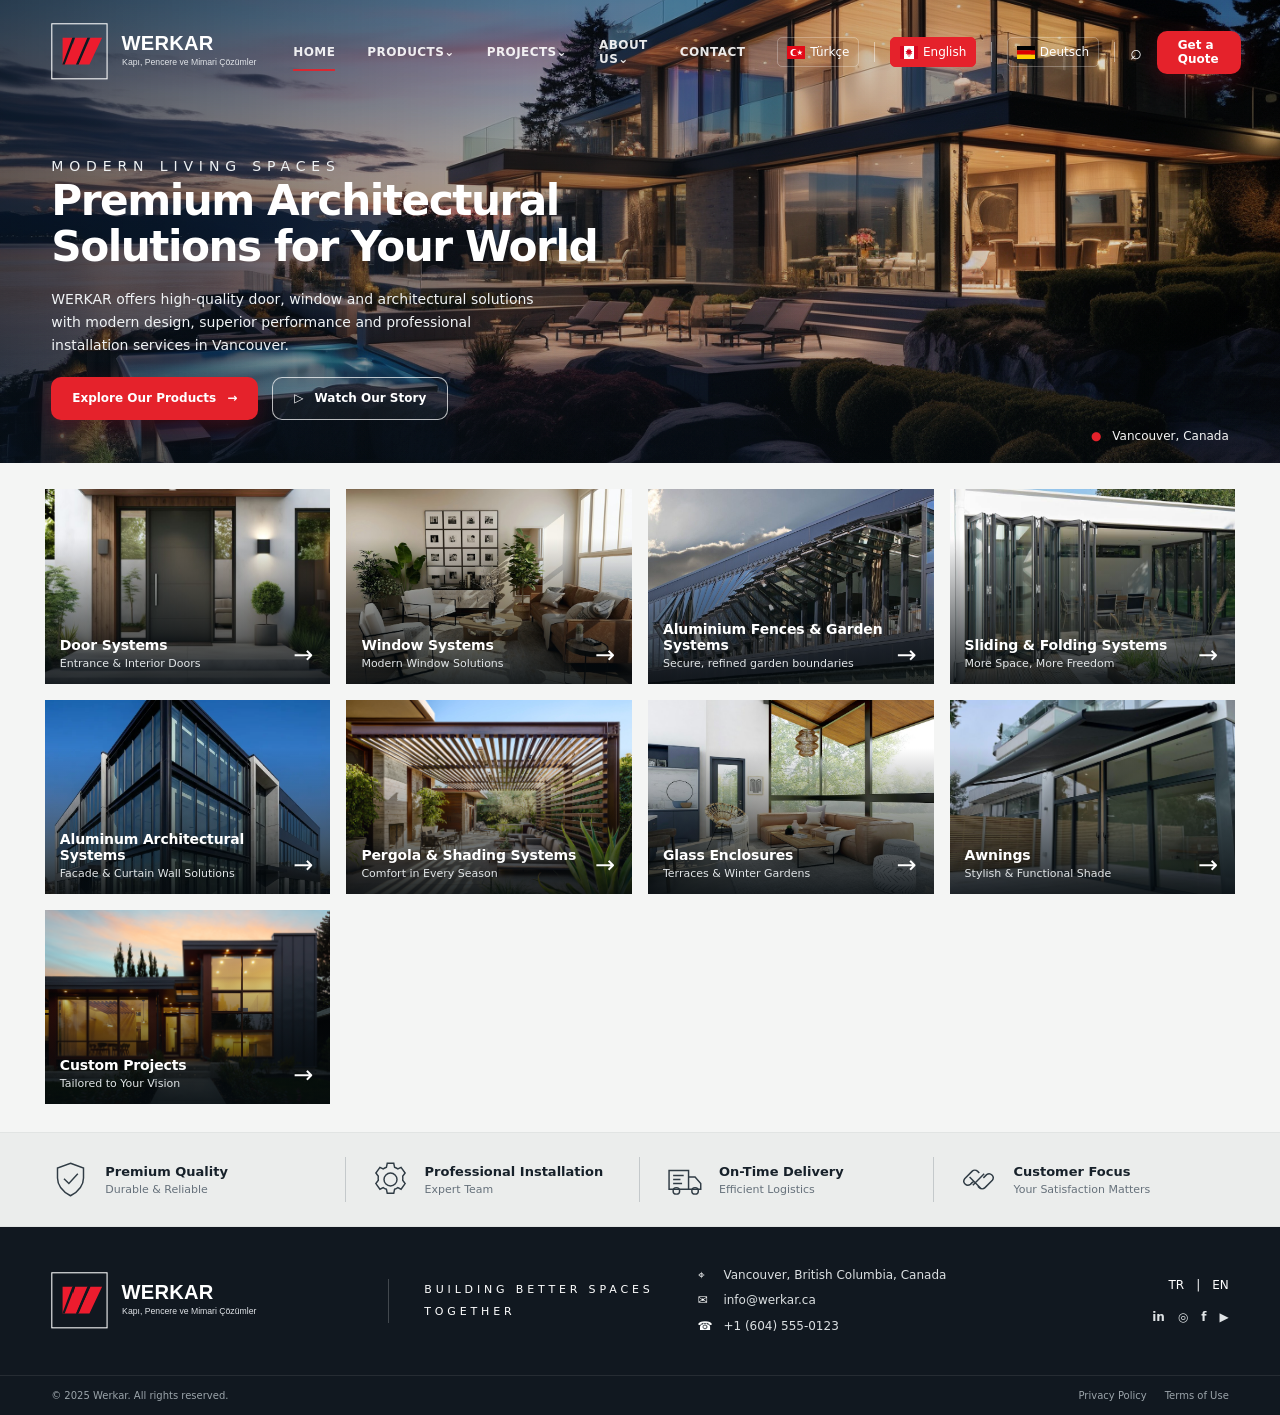
==== index.html @ 25937cb2 "Initial static website release" ====
<!doctype html>
<html lang="en">
<head>
  <meta charset="utf-8">
  <meta name="viewport" content="width=device-width, initial-scale=1">
  <meta name="theme-color" content="#101820">
  <meta name="description" content="WERKAR offers high-quality doors, windows and architectural solutions with modern design and professional installation.">
  <title>WERKAR | Doors, Windows &amp; Architectural Solutions</title>
  <style>
    :root{--ink:#17212a;--muted:#66717b;--red:#e5222b;--paper:#f4f5f4;--night:#111820;--white:#fff;--max:1440px}
    *{box-sizing:border-box}html{scroll-behavior:smooth}body{margin:0;background:var(--paper);color:var(--ink);font-family:Inter,ui-sans-serif,system-ui,-apple-system,"Segoe UI",Arial,sans-serif}a{color:inherit;text-decoration:none}button{font:inherit}
    .hero{min-height:450px;height:36.2vw;max-height:560px;position:relative;color:white;background:linear-gradient(90deg,rgba(8,19,29,.61) 0%,rgba(8,19,29,.29) 45%,rgba(8,19,29,.08) 100%),linear-gradient(0deg,rgba(8,19,29,.2),transparent 35%),url('images/site/remote-05.png') center 50%/cover}
    .nav{height:104px;max-width:var(--max);margin:auto;padding:0 4%;display:flex;align-items:center;justify-content:space-between;gap:32px;position:relative;z-index:2}
    .brand{display:flex;align-items:center;gap:12px;min-width:210px}.brand-mark{height:52px;width:54px;border:1px solid #ffffff80;display:grid;place-items:center;font-size:40px;font-weight:850;line-height:1;color:var(--red);font-style:italic;letter-spacing:-8px;padding-right:7px;text-shadow:1px 0 white}.brand-name{font-size:23px;font-weight:850;letter-spacing:1px;line-height:1}.brand small{display:block;font-size:9px;letter-spacing:.3px;font-weight:400;margin-top:4px;opacity:.8}
    .nav-links{display:flex;align-items:center;gap:32px;font-size:12px;font-weight:650;letter-spacing:.035em}.nav-links a{opacity:.9;transition:opacity .2s}.nav-links a:hover{opacity:1}.nav-links .active{position:relative}.nav-links .active:after{content:"";position:absolute;height:2px;background:var(--red);bottom:-12px;left:0;right:0}.nav-tools{display:flex;align-items:center;gap:15px;font-size:12px}.lang{display:flex;align-items:center;gap:5px}.divider{height:20px;width:1px;background:#ffffff75}.search{font-size:20px}.menu-toggle{display:none;color:white;background:none;border:0;font-size:25px;cursor:pointer}
    .hero-copy{max-width:var(--max);margin:0 auto;padding:clamp(48px,4vw,68px) 4% 55px}.eyebrow{font-size:11px;letter-spacing:.42em;text-transform:uppercase;margin:0 0 12px;color:#e7e9eb}.hero h1{font-size:clamp(38px,3.3vw,50px);line-height:1.08;letter-spacing:-.035em;max-width:650px;margin:0 0 18px;font-weight:750}.hero-copy p{max-width:490px;font-size:14px;line-height:1.65;color:#eff2f4;margin:0}.actions{display:flex;gap:14px;margin-top:20px;flex-wrap:wrap}.button{display:inline-flex;align-items:center;justify-content:center;gap:11px;min-height:43px;padding:0 21px;border-radius:10px;font-weight:700;font-size:12px;transition:transform .2s,background .2s}.button:hover{transform:translateY(-2px)}.button.primary{background:var(--red);color:white;box-shadow:0 8px 22px #c4142440}.button.ghost{border:1px solid #ffffffb5;color:white;background:#ffffff0b}.location{position:absolute;right:4%;bottom:20px;font-size:12px;color:#f5f6f6}.location span{color:var(--red);margin-right:7px}
    .section{max-width:var(--max);margin:auto;padding:26px 3.5% 28px}.category-grid{display:grid;grid-template-columns:repeat(4,1fr);gap:16px}.category{height:auto;aspect-ratio:1.47;position:relative;overflow:hidden;color:white;background:#26333d}.category img{height:100%;width:100%;object-fit:cover;transition:transform .5s}.category:hover img{transform:scale(1.055)}.category:after{content:"";position:absolute;inset:25% 0 0;background:linear-gradient(transparent,rgba(4,10,14,.88))}.category-copy{position:absolute;z-index:1;bottom:14px;left:15px;right:17px}.category h2{font-size:14px;margin:0 0 4px;letter-spacing:-.01em}.category p{font-size:11px;margin:0;color:#e1e5e7}.arrow{position:absolute;right:0;bottom:1px;font-size:24px;font-weight:300}
    .values{background:#ebedec;border-top:1px solid #e1e4e3;border-bottom:1px solid #e1e4e3}.value-inner{max-width:var(--max);margin:auto;padding:24px 4%;display:grid;grid-template-columns:repeat(4,1fr)}.value{display:flex;align-items:center;gap:15px;padding:3px 25px;border-right:1px solid #c4c9cb}.value:first-child{padding-left:0}.value:last-child{border:0}.value-icon{width:39px;height:39px;flex:none;color:#303c45}.value b{display:block;font-size:13px;margin-bottom:4px}.value span{display:block;color:var(--muted);font-size:11px}
    footer{background:var(--night);color:white}.footer-main{max-width:var(--max);margin:auto;padding:36px 4%;display:grid;grid-template-columns:1.1fr 1fr 1.15fr .65fr;gap:32px;align-items:center}.footer-tag{border-left:1px solid #ffffff35;padding-left:35px;font-size:11px;letter-spacing:.35em;line-height:2}.contact{font-size:12px;color:#dce0e2;line-height:2.1}.contact span{display:inline-block;width:22px;color:#fff}.social{text-align:right;font-size:12px;line-height:2}.social-links{display:flex;justify-content:flex-end;gap:13px;margin-top:8px;font-weight:700}.social-links a{color:#dfe3e5}.footer-bottom{border-top:1px solid #ffffff16;max-width:var(--max);margin:auto;padding:14px 4%;display:flex;justify-content:space-between;color:#9ba4aa;font-size:10px}.footer-bottom a{margin-left:18px}
    @media(max-width:1000px){.nav-links{gap:18px}.nav-tools{gap:9px}.brand{min-width:auto}.brand-mark{width:46px;height:46px;font-size:35px}.brand-name{font-size:20px}.category{height:190px}.footer-main{grid-template-columns:1fr 1fr}.footer-tag{border:0;padding-left:0}}
    @media(max-width:720px){.hero{height:auto;min-height:690px;background-position:58% center}.nav{height:82px;padding:0 5%}.menu-toggle{display:block;order:3}.nav-links{display:none;position:absolute;top:74px;left:5%;right:5%;padding:20px;background:#111820f5;border:1px solid #ffffff20;border-radius:10px;align-items:flex-start;flex-direction:column;gap:18px}.nav-links.open{display:flex}.nav-links .active:after{display:none}.nav-tools{margin-left:auto}.nav-tools .search,.nav-tools .divider{display:none}.brand-mark{width:40px;height:40px;font-size:30px}.brand-name{font-size:17px}.brand small{font-size:8px}.hero-copy{padding:120px 6% 90px}.hero h1{font-size:clamp(39px,11vw,58px)}.hero-copy p{font-size:15px}.location{left:6%;right:auto}.section{padding:18px 5% 24px}.category-grid{grid-template-columns:repeat(2,1fr);gap:10px}.category{height:190px}.category-copy{left:12px;bottom:13px}.category h2{font-size:14px}.category p{font-size:11px;max-width:85%}.value-inner{grid-template-columns:repeat(2,1fr);padding:10px 5%}.value{padding:16px 8px;border-right:0;border-bottom:1px solid #c4c9cb;gap:10px}.value:nth-child(odd){border-right:1px solid #c4c9cb}.value:nth-last-child(-n+2){border-bottom:0}.value-icon{width:32px;height:32px}.value b{font-size:11px}.value span{font-size:10px}.footer-main{padding:30px 6%;grid-template-columns:1fr 1fr;gap:25px 16px}.footer-main .brand{grid-column:1/-1}.footer-tag{font-size:9px;letter-spacing:.25em}.contact{font-size:11px}.social{text-align:left}.social-links{justify-content:flex-start}.footer-bottom{padding:14px 6%;gap:12px;line-height:1.6}.footer-bottom a{margin-left:8px}}
    @media(max-width:390px){.nav-tools{gap:6px}.nav-tools .lang{font-size:10px}.actions .button{width:100%}.category{height:165px}.category h2{font-size:13px}.footer-main{grid-template-columns:1fr}.footer-main .brand{grid-column:auto}.footer-tag{padding:0}.social{text-align:left}}
  .site-logo{display:block;width:280px;height:auto;max-height:64px;object-fit:contain}@media(max-width:720px){.site-logo{width:225px;max-height:52px}}.nav-tools .lang{padding:7px 9px;border:1px solid #ffffff45;border-radius:5px;color:#fff;text-decoration:none}.nav-tools .lang.active{background:var(--red);border-color:var(--red);color:#fff}@media(max-width:720px){.nav-tools .lang{padding:5px 6px}}.language-flag{width:18px;height:13px;object-fit:cover;display:inline-block;vertical-align:middle;flex:none}
</style>
</head>
<body>
  <header class="hero" id="top">
    <nav class="nav" aria-label="Ana navigasyon">
      <a class="brand" href="#top" aria-label="Werkar ana sayfa"><img class="site-logo" src="images/brand/werkar-logo-koyu-yatay.svg" alt="WERKAR — Kapı, Pencere ve Mimari Çözümler"></a>
      <div class="nav-links" id="navLinks"><a class="active" href="#top">HOME</a><a href="products.html">PRODUCTS⌄</a><a href="projects.html">PROJECTS⌄</a><a href="about.html">ABOUT US⌄</a><a href="contact.html">CONTACT</a></div>
      <div class="nav-tools"><a class="lang" href="1-index.html" aria-label="Türkçe"><img class="language-flag" src="images/flags/turkey.svg" alt=""> Türkçe</a><span class="divider"></span><a class="lang active" href="index.html" aria-label="English"><img class="language-flag" src="images/flags/canada.svg" alt=""> English</a><span class="divider"></span><a class="lang" href="de-index.html" aria-label="Deutsch"><img class="language-flag" src="images/flags/germany.svg" alt=""> Deutsch</a><span class="divider"></span><a class="search" href="#urunler" aria-label="Search">⌕</a><a class="button primary" href="contact.html">Get a Quote</a></div>
      <button class="menu-toggle" aria-label="Menüyü aç" aria-expanded="false" aria-controls="navLinks">☰</button>
    </nav>
    <div class="hero-copy"><p class="eyebrow">Modern living spaces</p><h1>Premium Architectural<br>Solutions for Your World</h1><p>WERKAR offers high-quality door, window and architectural solutions with modern design, superior performance and professional installation services in Vancouver.</p><div class="actions"><a class="button primary" href="products.html">Explore Our Products <span>→</span></a><a class="button ghost" href="about.html"><span>▷</span> Watch Our Story</a></div></div>
    <div class="location"><span>●</span> Vancouver, Canada</div>
  </header>
  <main>
    <section class="section" id="urunler" aria-label="Ürün kategorileri"><div class="category-grid">
      <a class="category" href="product-detail.html?product=doors"><img loading="lazy" src="images/site/remote-04.jpg" alt="Modern black front entrance door with sidelights"><div class="category-copy"><h2>Door Systems</h2><p>Entrance &amp; Interior Doors</p><span class="arrow">→</span></div></a>
      <a class="category" href="product-detail.html?product=windows"><img loading="lazy" src="images/site/remote-17.jpg" alt="Bright living room with large panoramic windows"><div class="category-copy"><h2>Window Systems</h2><p>Modern Window Solutions</p><span class="arrow">→</span></div></a>
      <a class="category" href="product-detail.html?product=aluminium-fences-garden"><img loading="lazy" src="images/projects/11-aluminyum-cit-ve-bahce-sistemleri/saray-aluminyum-mimari-sistemler-1024x683.jpg" alt="Contemporary aluminium fence and garden boundary system"><div class="category-copy"><h2>Aluminium Fences &amp; Garden Systems</h2><p>Secure, refined garden boundaries</p><span class="arrow">→</span></div></a>
      <a class="category" href="product-detail.html?product=sliding-folding"><img loading="lazy" src="images/site/remote-40.jpg" alt="Modern glass folding doors opening to a patio"><div class="category-copy"><h2>Sliding &amp; Folding Systems</h2><p>More Space, More Freedom</p><span class="arrow">→</span></div></a>
      <a class="category" href="product-detail.html?product=facades"><img loading="lazy" src="images/site/remote-03.webp" alt="Contemporary aluminum and glass commercial facade"><div class="category-copy"><h2>Aluminum Architectural Systems</h2><p>Facade &amp; Curtain Wall Solutions</p><span class="arrow">→</span></div></a>
      <a class="category" href="product-detail.html?product=bioclimatic-pergolas"><img loading="lazy" src="images/site/remote-38.jpg" alt="Outdoor lounge under a modern slatted pergola"><div class="category-copy"><h2>Pergola &amp; Shading Systems</h2><p>Comfort in Every Season</p><span class="arrow">→</span></div></a>
      <a class="category" href="product-detail.html?product=winter-gardens"><img loading="lazy" src="images/site/remote-19.jpg" alt="Modern living space enclosed by floor-to-ceiling glass"><div class="category-copy"><h2>Glass Enclosures</h2><p>Terraces &amp; Winter Gardens</p><span class="arrow">→</span></div></a>
      <a class="category" href="product-detail.html?product=awnings"><img loading="lazy" src="images/site/remote-36.jpg" alt="Modern home exterior with extended retractable awning"><div class="category-copy"><h2>Awnings</h2><p>Stylish &amp; Functional Shade</p><span class="arrow">→</span></div></a>
      <a class="category" id="projeler" href="product-detail.html?product=renovation-custom"><img loading="lazy" src="images/site/remote-01.jpg" alt="Custom contemporary home exterior at dusk"><div class="category-copy"><h2>Custom Projects</h2><p>Tailored to Your Vision</p><span class="arrow">→</span></div></a>
      
    </div></section>
    <section class="values" id="hakkimizda" aria-label="Werkar değerleri"><div class="value-inner">
      <div class="value"><svg class="value-icon" viewBox="0 0 48 48" fill="none" stroke="currentColor" stroke-width="1.8"><path d="M24 4 40 10v12c0 10-7 17-16 22C15 39 8 32 8 22V10l16-6Z"/><path d="m16 23 6 6 11-12"/></svg><div><b>Premium Quality</b><span>Durable &amp; Reliable</span></div></div>
      <div class="value"><svg class="value-icon" viewBox="0 0 48 48" fill="none" stroke="currentColor" stroke-width="1.8"><circle cx="24" cy="24" r="8"/><path d="M20 4h8l1 5a16 16 0 0 1 4 2l4-2 5 7-3 4a16 16 0 0 1 0 5l3 4-5 7-4-2a16 16 0 0 1-4 2l-1 5h-8l-1-5a16 16 0 0 1-4-2l-4 2-5-7 3-4a16 16 0 0 1 0-5l-3-4 5-7 4 2a16 16 0 0 1 4-2l1-5Z"/></svg><div><b>Professional Installation</b><span>Expert Team</span></div></div>
      <div class="value"><svg class="value-icon" viewBox="0 0 48 48" fill="none" stroke="currentColor" stroke-width="1.8"><path d="M5 13h24v23H5zM29 21h8l7 8v7H29z"/><circle cx="14" cy="38" r="4"/><circle cx="37" cy="38" r="4"/><path d="M10 19h13M10 24h9M10 29h11"/></svg><div><b>On-Time Delivery</b><span>Efficient Logistics</span></div></div>
      <div class="value"><svg class="value-icon" viewBox="0 0 48 48" fill="none" stroke="currentColor" stroke-width="1.8"><path d="m18 26-4 4a5 5 0 0 1-7-7l9-9a5 5 0 0 1 7 0l2 2M30 22l4-4a5 5 0 0 1 7 7l-9 9a5 5 0 0 1-7 0l-2-2M17 31l14-14M13 21l14 14"/></svg><div><b>Customer Focus</b><span>Your Satisfaction Matters</span></div></div>
    </div></section>
  </main>
  <footer id="iletisim"><div class="footer-main"><a class="brand" href="#top"><img class="site-logo" src="images/brand/werkar-logo-koyu-yatay.svg" alt="WERKAR — Doors, Windows &amp; Architectural Solutions"></a><div class="footer-tag">BUILDING BETTER SPACES<br>TOGETHER</div><div class="contact"><div><span>⌖</span> Vancouver, British Columbia, Canada</div><div><span>✉</span> info@werkar.ca</div><div><span>☎</span> +1 (604) 555-0123</div></div><div class="social">TR　|　EN<div class="social-links"><a href="contact.html" aria-label="LinkedIn">in</a><a href="contact.html" aria-label="Instagram">◎</a><a href="contact.html" aria-label="Facebook">f</a><a href="contact.html" aria-label="YouTube">▶</a></div></div></div><div class="footer-bottom"><span>© 2025 Werkar. All rights reserved.</span><span><a href="contact.html">Privacy Policy</a><a href="contact.html">Terms of Use</a></span></div></footer>
  <script>
    const toggle=document.querySelector('.menu-toggle');const nav=document.querySelector('#navLinks');toggle.addEventListener('click',()=>{const open=nav.classList.toggle('open');toggle.setAttribute('aria-expanded',String(open));toggle.setAttribute('aria-label',open?'Menüyü kapat':'Menüyü aç')});nav.querySelectorAll('a').forEach(link=>link.addEventListener('click',()=>{nav.classList.remove('open');toggle.setAttribute('aria-expanded','false')}));
  </script>
<script>try{if(!localStorage.getItem('werkarLang'))localStorage.setItem('werkarLang','en');document.querySelectorAll('.nav-tools a.lang').forEach((a,i)=>a.addEventListener('click',()=>localStorage.setItem('werkarLang',i===0?'tr':'en')))}catch(e){}</script><script src="js/language-session.js"></script>
</body>
</html>
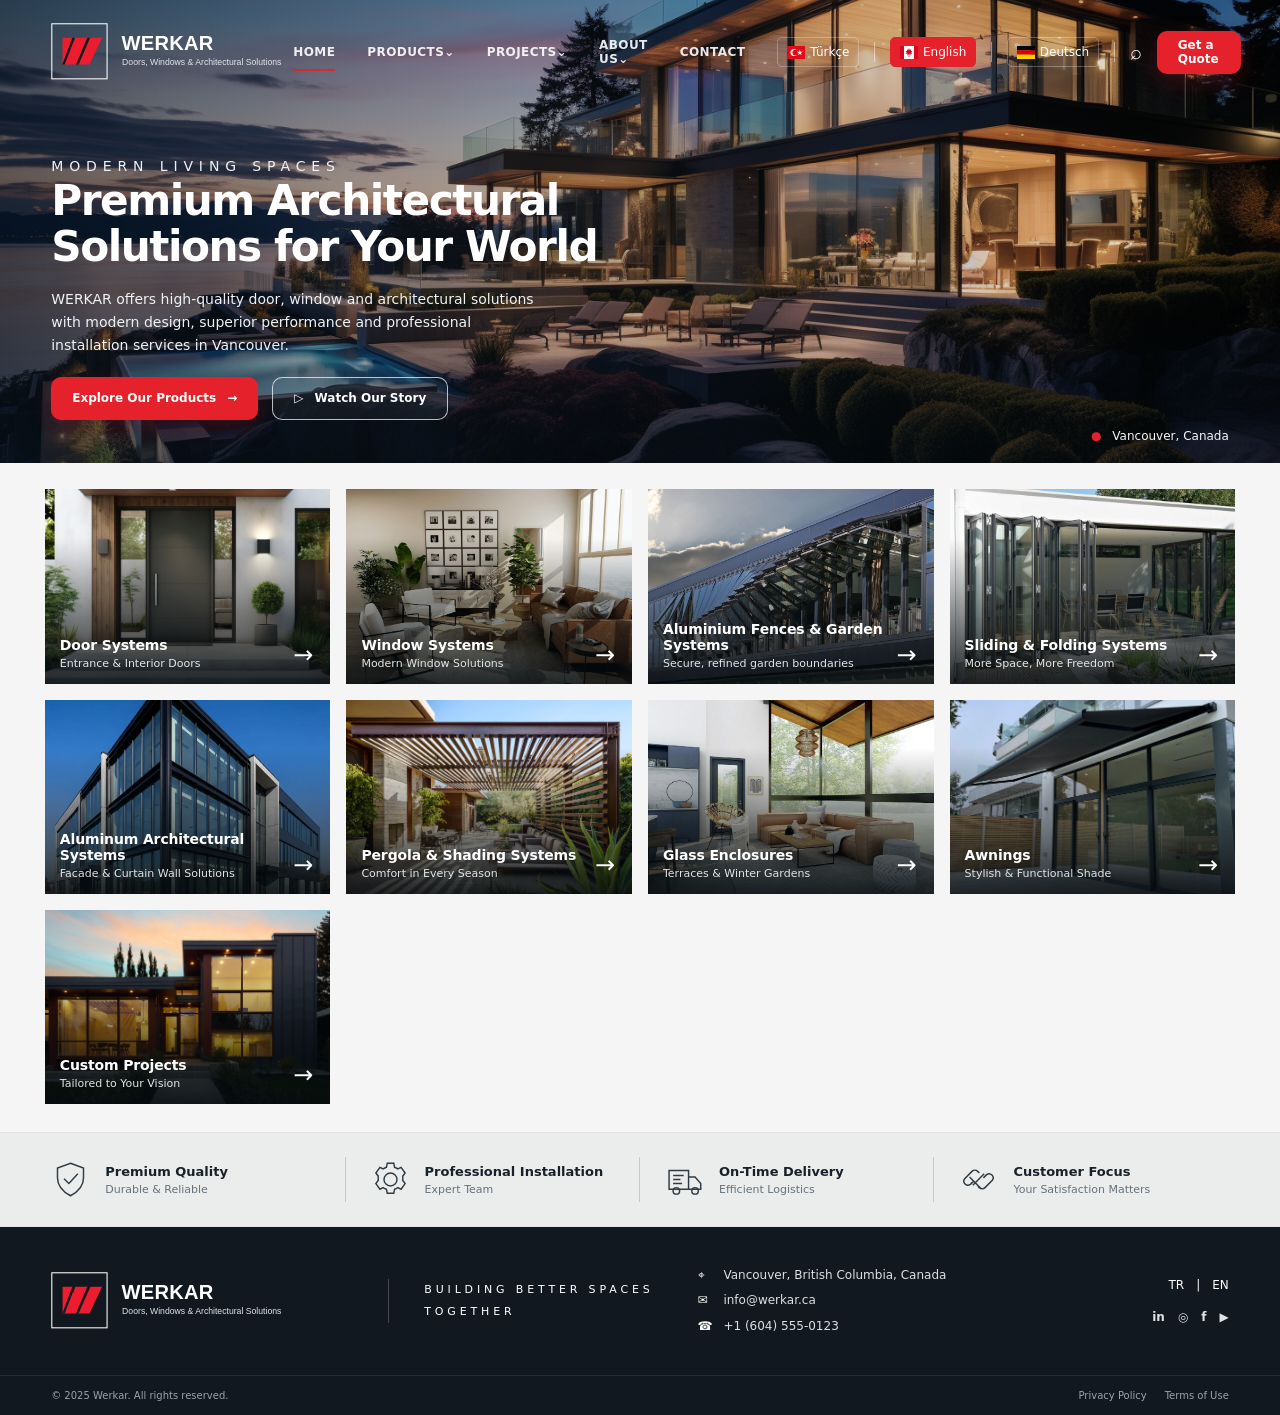
==== commit 534dfd4c: "Fix language persistence and localized logo tagline" ====
--- a/index.html
+++ b/index.html
@@ -59,5 +59,5 @@
     const toggle=document.querySelector('.menu-toggle');const nav=document.querySelector('#navLinks');toggle.addEventListener('click',()=>{const open=nav.classList.toggle('open');toggle.setAttribute('aria-expanded',String(open));toggle.setAttribute('aria-label',open?'Menüyü kapat':'Menüyü aç')});nav.querySelectorAll('a').forEach(link=>link.addEventListener('click',()=>{nav.classList.remove('open');toggle.setAttribute('aria-expanded','false')}));
   </script>
 <script>try{if(!localStorage.getItem('werkarLang'))localStorage.setItem('werkarLang','en');document.querySelectorAll('.nav-tools a.lang').forEach((a,i)=>a.addEventListener('click',()=>localStorage.setItem('werkarLang',i===0?'tr':'en')))}catch(e){}</script><script src="js/language-session.js"></script>
-</body>
+<script src="js/language-brand.js"></script></body>
 </html>
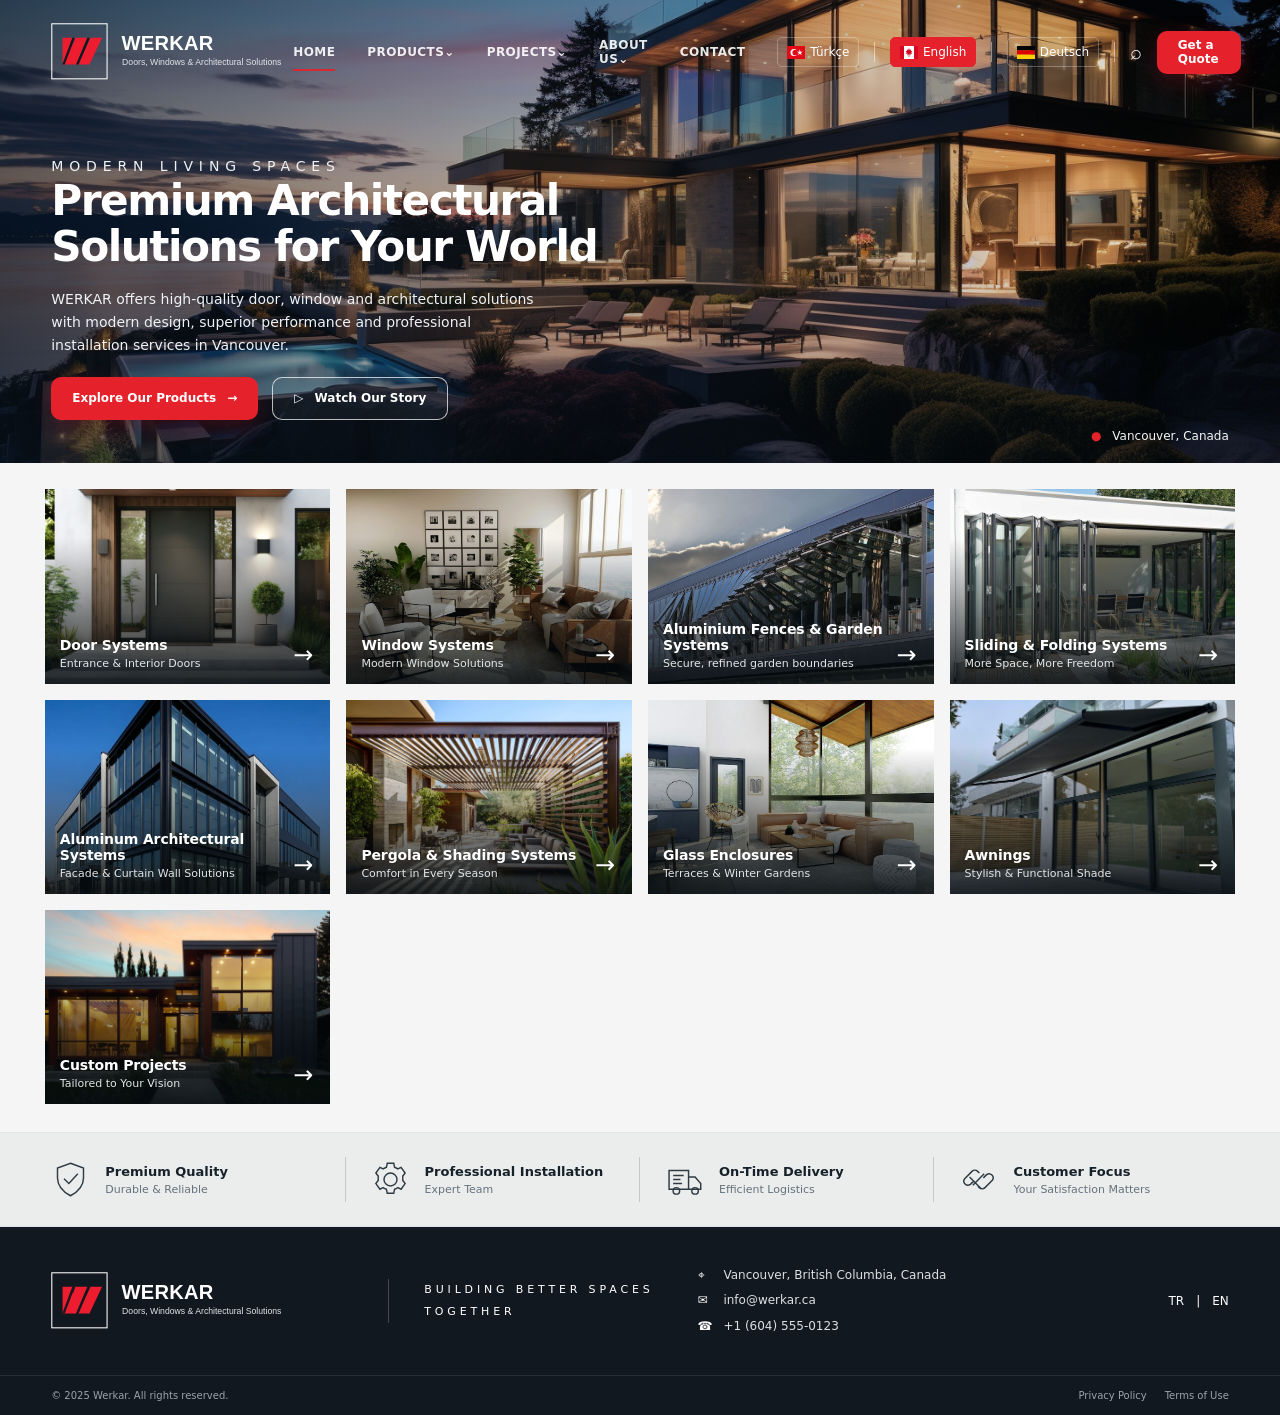
==== commit d41f5a93: "Acil düzeltmeler: sosyal linkler, galeri etiketleri" ====
--- a/index.html
+++ b/index.html
@@ -54,7 +54,8 @@
       <div class="value"><svg class="value-icon" viewBox="0 0 48 48" fill="none" stroke="currentColor" stroke-width="1.8"><path d="m18 26-4 4a5 5 0 0 1-7-7l9-9a5 5 0 0 1 7 0l2 2M30 22l4-4a5 5 0 0 1 7 7l-9 9a5 5 0 0 1-7 0l-2-2M17 31l14-14M13 21l14 14"/></svg><div><b>Customer Focus</b><span>Your Satisfaction Matters</span></div></div>
     </div></section>
   </main>
-  <footer id="iletisim"><div class="footer-main"><a class="brand" href="#top"><img class="site-logo" src="images/brand/werkar-logo-koyu-yatay.svg" alt="WERKAR — Doors, Windows &amp; Architectural Solutions"></a><div class="footer-tag">BUILDING BETTER SPACES<br>TOGETHER</div><div class="contact"><div><span>⌖</span> Vancouver, British Columbia, Canada</div><div><span>✉</span> info@werkar.ca</div><div><span>☎</span> +1 (604) 555-0123</div></div><div class="social">TR　|　EN<div class="social-links"><a href="contact.html" aria-label="LinkedIn">in</a><a href="contact.html" aria-label="Instagram">◎</a><a href="contact.html" aria-label="Facebook">f</a><a href="contact.html" aria-label="YouTube">▶</a></div></div></div><div class="footer-bottom"><span>© 2025 Werkar. All rights reserved.</span><span><a href="contact.html">Privacy Policy</a><a href="contact.html">Terms of Use</a></span></div></footer>
+  <footer id="iletisim"><div class="footer-main"><a class="brand" href="#top"><img class="site-logo" src="images/brand/werkar-logo-koyu-yatay.svg" alt="WERKAR — Doors, Windows &amp; Architectural Solutions"></a><div class="footer-tag">BUILDING BETTER SPACES<br>TOGETHER</div><div class="contact"><div><span>⌖</span> Vancouver, British Columbia, Canada</div><div><span>✉</span> info@werkar.ca</div><div><span>☎</span> +1 (604) 555-0123</div></div><div class="social">TR　|　EN<!-- SOSYAL MEDYA: gerçek profil URL'leri gelince aşağıdaki bloğu açın -->
+<!--<div class="social-links"><a href="https://www.linkedin.com/company/WERKAR_URL" target="_blank" rel="noopener" aria-label="LinkedIn">in</a><a href="https://www.instagram.com/WERKAR_URL" target="_blank" rel="noopener" aria-label="Instagram">◎</a><a href="https://www.facebook.com/WERKAR_URL" target="_blank" rel="noopener" aria-label="Facebook">f</a><a href="https://www.youtube.com/@WERKAR_URL" target="_blank" rel="noopener" aria-label="YouTube">▶</a></div>--></div></div><div class="footer-bottom"><span>© 2025 Werkar. All rights reserved.</span><span><a href="privacy.html">Privacy Policy</a><a href="terms.html">Terms of Use</a></span></div></footer>
   <script>
     const toggle=document.querySelector('.menu-toggle');const nav=document.querySelector('#navLinks');toggle.addEventListener('click',()=>{const open=nav.classList.toggle('open');toggle.setAttribute('aria-expanded',String(open));toggle.setAttribute('aria-label',open?'Menüyü kapat':'Menüyü aç')});nav.querySelectorAll('a').forEach(link=>link.addEventListener('click',()=>{nav.classList.remove('open');toggle.setAttribute('aria-expanded','false')}));
   </script>
